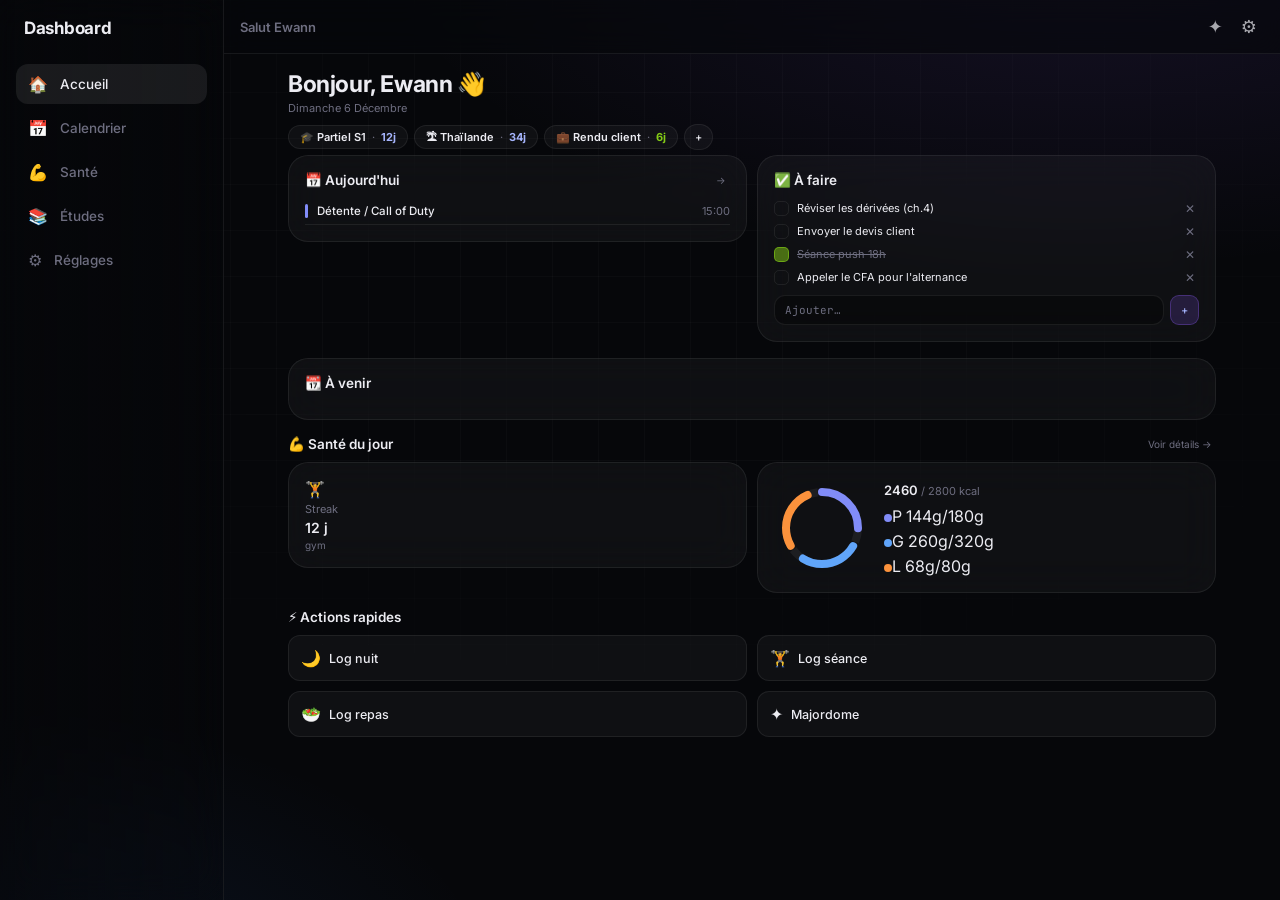
==== sante/index.html @ 9dda3adc "Portfolio — présentation des projets" ====
<!doctype html>
<html lang="fr">
<head>
<meta charset="utf-8" />
<meta name="viewport" content="width=device-width, initial-scale=1.0" />
<title>Dashboard Perso — Démo · Ewann Oumarkatar</title>
<link rel="stylesheet" href="style.css" />
</head>
<body>

<!-- ───────────────────────── ÉCRAN DE CONNEXION ───────────────────────── -->
<div id="login" class="login-screen" style="min-height:100vh;display:grid;place-items:center;position:relative;z-index:1">
  <div class="card" style="width:100%;max-width:340px;padding:30px">
    <div style="display:flex;flex-direction:column;align-items:center;gap:12px;margin-bottom:22px">
      <div style="width:52px;height:52px;border-radius:15px;background:rgba(139,92,246,.12);border:1px solid rgba(139,92,246,.3);display:grid;place-items:center;font-size:24px;box-shadow:0 0 26px rgba(139,92,246,.28)">🧭</div>
      <div style="text-align:center">
        <div style="font-weight:700;font-size:19px;letter-spacing:-.4px">Dashboard Perso</div>
        <div class="muted" style="margin-top:4px">Accès privé · démo</div>
      </div>
    </div>
    <div style="display:flex;flex-direction:column;gap:10px">
      <input id="lg-user" placeholder="Identifiant" autocomplete="username" />
      <input id="lg-pwd" type="password" placeholder="Mot de passe" autocomplete="current-password" />
      <div id="lg-err" class="muted" style="color:#f87171;text-align:center"></div>
      <button class="btn" id="lg-btn" style="padding:11px;font-weight:600;background:linear-gradient(135deg,#8B5CF6,#3B82F6);border:none;color:#fff">Entrer</button>
      <p class="muted" style="text-align:center;line-height:1.5">Démo — clique simplement sur <b>Entrer</b>, aucune donnée n'est envoyée.</p>
    </div>
  </div>
</div>

<!-- ───────────────────────── APPLICATION ───────────────────────── -->
<div class="shell hide" id="app">

  <!-- Sidebar desktop -->
  <nav class="side">
    <div class="side-title">Dashboard</div>
    <button class="navlink on" data-view="accueil"><span class="ic">🏠</span>Accueil</button>
    <button class="navlink" data-view="calendrier"><span class="ic">📅</span>Calendrier</button>
    <button class="navlink" data-view="sante"><span class="ic">💪</span>Santé</button>
    <button class="navlink" data-view="etudes"><span class="ic">📚</span>Études</button>
    <button class="navlink" id="open-settings"><span class="ic">⚙️</span>Réglages</button>
  </nav>

  <!-- Header -->
  <header class="hdr">
    <div class="greet">Salut Ewann</div>
    <div class="acts">
      <button class="iconbtn" id="open-chat-top" title="Ouvrir le majordome">✦</button>
      <button class="iconbtn" id="open-settings-top" title="Paramètres">⚙️</button>
    </div>
  </header>

  <main class="main">

    <!-- ══════════════════ VUE ACCUEIL ══════════════════ -->
    <section class="view on" id="view-accueil">
      <h1 style="font-size:23px;font-weight:700;letter-spacing:-.4px" id="greeting">Bonjour, Ewann 👋</h1>
      <p class="muted" style="text-transform:capitalize;margin-top:3px" id="today-label"></p>

      <!-- Countdowns -->
      <div id="countdowns" style="margin-top:9px"></div>

      <!-- Agenda + Todos -->
      <div class="grid2" style="margin-bottom:16px">
        <div class="card" style="margin:0">
          <div class="rowline"><h2 style="margin:0">📅 Aujourd'hui</h2>
            <button class="xbtn" style="font-size:10px;color:var(--muted)" onclick="go('calendrier')">→</button></div>
          <div id="today-events"></div>
        </div>
        <div class="card" style="margin:0">
          <h2>✅ À faire</h2>
          <div id="todos-list" style="display:flex;flex-direction:column;gap:6px;max-height:150px;overflow-y:auto;margin-bottom:9px"></div>
          <div style="display:flex;gap:6px">
            <input id="todo-input" placeholder="Ajouter…" style="font-size:11px;padding:7px 10px" />
            <button class="btn violet sm" onclick="addTodo()">+</button>
          </div>
        </div>
      </div>

      <!-- Upcoming -->
      <div class="card" id="upcoming-card">
        <h2>📆 À venir</h2>
        <div id="upcoming"></div>
      </div>

      <!-- Santé snapshot -->
      <div class="rowline"><h2 style="font-size:13.5px;font-weight:600;margin:0">💪 Santé du jour</h2>
        <button class="xbtn" style="font-size:10px;color:var(--muted)" onclick="go('sante')">Voir détails →</button></div>
      <div class="grid2" style="margin-bottom:16px">
        <div class="card" style="margin:0;display:flex;flex-direction:column;gap:3px">
          <span style="font-size:16px">🏋️</span><span class="muted">Streak</span>
          <span style="font-size:14px;font-weight:600">12 j</span><span class="muted" style="font-size:10px">gym</span>
        </div>
        <div class="card" style="margin:0">
          <div id="macro-ring-home"></div>
        </div>
      </div>

      <!-- Actions rapides -->
      <h2 style="font-size:13.5px;font-weight:600;margin-bottom:10px">⚡ Actions rapides</h2>
      <div class="grid2">
        <button class="btn" style="display:flex;align-items:center;gap:8px;text-align:left;padding:12px" onclick="go('sante')"><span style="font-size:16px">🌙</span>Log nuit</button>
        <button class="btn" style="display:flex;align-items:center;gap:8px;text-align:left;padding:12px" onclick="go('sante')"><span style="font-size:16px">🏋️</span>Log séance</button>
        <button class="btn" style="display:flex;align-items:center;gap:8px;text-align:left;padding:12px" onclick="go('sante')"><span style="font-size:16px">🥗</span>Log repas</button>
        <button class="btn" style="display:flex;align-items:center;gap:8px;text-align:left;padding:12px" onclick="openChat()"><span style="font-size:16px">✦</span>Majordome</button>
      </div>
    </section>

    <!-- ══════════════════ VUE CALENDRIER ══════════════════ -->
    <section class="view" id="view-calendrier">
      <div class="rowline" style="justify-content:flex-end">
        <div class="tabs" style="margin:0">
          <button class="on" data-calview="week">Semaine</button>
          <button data-calview="month">Mois</button>
        </div>
      </div>
      <div class="card" style="padding:14px">
        <div class="rowline">
          <button class="btn sm" id="cal-prev">‹</button>
          <span id="cal-title" style="font-weight:700;font-size:15px"></span>
          <button class="btn sm" id="cal-next">›</button>
        </div>
        <div id="cal-week" class="weekgrid"></div>
        <div id="cal-month" class="hide">
          <div class="monthgrid" id="cal-month-head"></div>
          <div class="monthgrid" id="cal-month-body" style="margin-top:4px"></div>
        </div>
      </div>
      <div class="card">
        <h2>✅ À faire</h2>
        <div style="display:flex;gap:8px;margin-bottom:11px">
          <input id="todo-input-cal" placeholder="Ajouter un truc…" style="font-size:12px" />
          <button class="btn violet" onclick="addTodo('todo-input-cal')">+</button>
        </div>
        <div id="todos-list-cal" style="display:flex;flex-direction:column;gap:7px"></div>
      </div>
      <p class="note">Démo statique — agenda et tâches fictifs, entièrement cliquables.<br>App réelle : sync CalDAV / Apple Calendar, création d'événements, rappels.</p>
    </section>

    <!-- ══════════════════ VUE SANTÉ ══════════════════ -->
    <section class="view" id="view-sante">
      <div class="snap">
        <div class="m"><span class="i">⚖️</span><span class="l">Poids</span><span class="v" id="snap-weight">72,4 kg</span></div>
        <div class="m"><span class="i">🏋️</span><span class="l">Streak</span><span class="v">12 j</span></div>
        <div class="m"><span class="i">🔥</span><span class="l">Kcal</span><span class="v" id="snap-kcal">2 460 / 2 800</span></div>
      </div>

      <!-- Workout -->
      <div class="card">
        <div class="rowline"><h2 style="margin:0">💪 Workout</h2>
          <button class="btn violet sm" onclick="document.getElementById('wk-form').classList.toggle('hide')">+ Log séance</button></div>
        <div id="wk-form" class="bright hide" style="margin-bottom:11px;display:flex;flex-direction:column;gap:7px">
          <div class="grid4">
            <div><label class="lbl">Date</label><input type="date" id="wk-date"></div>
            <div><label class="lbl">Durée (min)</label><input type="number" id="wk-dur" placeholder="60"></div>
            <div><label class="lbl">Type</label><select id="wk-type"><option>Push</option><option>Pull</option><option>Legs</option><option>Full body</option></select></div>
            <div><label class="lbl">Affluence</label><select id="wk-crowd"><option>faible</option><option>moyenne</option><option>forte</option></select></div>
          </div>
          <button class="btn violet" onclick="addSession()">Enregistrer la séance</button>
        </div>
        <div class="list" id="wk-list"></div>
        <div class="wk" id="wk-chart"></div>
        <div class="wk-axis"><div>S-3</div><div>S-2</div><div>S-1</div><div>Cette sem.</div></div>
        <p class="muted" style="margin-top:8px">Volume 4 semaines (kg) par groupe musculaire</p>
      </div>

      <!-- Sommeil -->
      <div class="card">
        <h2>🌙 Sommeil</h2>
        <div class="score">
          <svg width="80" height="80" viewBox="0 0 80 80">
            <circle cx="40" cy="40" r="31.5" fill="none" stroke="rgba(255,255,255,0.04)" stroke-width="13"/>
            <circle id="sleep-arc" cx="40" cy="40" r="31.5" fill="none" stroke="#34d399" stroke-width="13" stroke-linecap="round"
                    stroke-dasharray="198" stroke-dashoffset="33" transform="rotate(-90 40 40)"/>
            <text id="sleep-score" x="40" y="38" text-anchor="middle" fill="#34d399" font-size="15" font-weight="700">87</text>
            <text x="40" y="50" text-anchor="middle" fill="#6E6E80" font-size="8">/ 100</text>
          </svg>
          <div class="metrics">
            <span style="font-size:12px;font-weight:600;color:#34d399;margin-bottom:2px" id="sleep-label">Excellent</span>
            <span class="mr"><span class="dot" style="background:#60a5fa"></span>Sommeil&nbsp;: <b id="sleep-dur">7h48</b></span>
            <span class="mr"><span class="dot" style="background:#f87171"></span>FC moy&nbsp;: <b>52 bpm</b></span>
            <span class="mr"><span class="dot" style="background:#34d399"></span>HRV&nbsp;: <b>74 ms</b></span>
          </div>
        </div>
        <div class="bright" style="margin-top:12px;display:flex;flex-direction:column;gap:9px">
          <div class="grid4">
            <div><label class="lbl">Date</label><input type="date" id="sl-date"></div>
            <div><label class="lbl">Coucher</label><input type="time" id="sl-bed" value="23:00"></div>
            <div><label class="lbl">Réveil</label><input type="time" id="sl-wake" value="07:00"></div>
            <div><label class="lbl">Qualité</label><input type="range" id="sl-q" min="1" max="5" value="4" oninput="document.getElementById('sl-qv').textContent=this.value+'/5'"><span class="muted" id="sl-qv">4/5</span></div>
          </div>
          <button class="btn blue" onclick="saveSleep()">Log nuit</button>
        </div>
        <p class="muted" style="margin:14px 0 6px">7 dernières nuits</p>
        <svg class="spark" id="sleep-chart" viewBox="0 0 340 110" preserveAspectRatio="none"></svg>
      </div>

      <!-- Nutrition -->
      <div class="card">
        <div class="rowline"><h2 style="margin:0">🥗 Nutrition</h2><span class="muted" id="nutri-date">Aujourd'hui</span></div>
        <div class="bright" style="margin-bottom:13px" id="macros"></div>

        <p class="muted" style="margin-bottom:8px">Repas du jour</p>
        <div class="list" style="margin-bottom:12px" id="meals-list"></div>

        <div class="bright" style="margin-bottom:13px;display:flex;flex-direction:column;gap:8px">
          <div style="display:flex;gap:8px">
            <input id="meal-desc" placeholder="Décrire un repas… (ex: 150g riz + 200g poulet)" style="font-size:11.5px" />
            <button class="btn lime sm" onclick="describeMeal()" title="Analyser">✦</button>
          </div>
          <div style="display:flex;gap:8px">
            <input id="meal-name" placeholder="Nom du repas" style="font-size:11.5px" />
            <input id="meal-cal" type="number" placeholder="kcal" style="max-width:82px" />
            <button class="btn lime sm" onclick="addMeal()">+ Ajouter</button>
          </div>
          <p class="muted" style="font-size:10px">✦ = estimation automatique (nom + macros) par l'IA dans la vraie app · 📷 photo & code-barre également disponibles</p>
        </div>

        <div class="bright">
          <p class="muted" style="margin-bottom:10px">Répartition des macros (total du jour)</p>
          <div class="donut-wrap">
            <svg width="80" height="80" viewBox="0 0 80 80" id="macro-donut"></svg>
            <div class="legend" id="macro-legend"></div>
          </div>
        </div>

        <p class="muted" style="margin:16px 0 6px">⚖️ Poids — 30 jours</p>
        <svg class="spark" id="weight-chart" viewBox="0 0 340 110" preserveAspectRatio="none"></svg>
      </div>

      <p class="note">Démo statique — données fictives.<br>Application réelle : React + Node/Express + SQLite, coachs IA (gym, sommeil, nutrition, études).</p>
    </section>

    <!-- ══════════════════ VUE ÉTUDES ══════════════════ -->
    <section class="view" id="view-etudes">
      <h1 style="font-size:23px;font-weight:700;letter-spacing:-.4px;margin-bottom:14px">📚 Études</h1>
      <div class="card">
        <h2>⏱ Pomodoro</h2>
        <div style="display:flex;align-items:center;gap:16px">
          <div id="pomo" style="font-family:'JetBrains Mono',monospace;font-size:38px;font-weight:700;letter-spacing:-1px">25:00</div>
          <div style="display:flex;gap:7px">
            <button class="btn violet" id="pomo-start">Démarrer</button>
            <button class="btn sm" id="pomo-reset">Reset</button>
          </div>
        </div>
        <p class="muted" style="margin-top:10px">Plan : 4 sessions de 25 min, pause 5 min. Session en cours : <b>Maths — dérivées</b></p>
      </div>
      <div class="card">
        <h2>🗓 Plan de révisions</h2>
        <div class="list">
          <div class="rowitem"><div><span class="nm">Mathématiques</span><span class="kl">Chapitre 4 · dérivées & intégrales</span></div><span class="rt">J-2</span></div>
          <div class="rowitem"><div><span class="nm">Économie</span><span class="kl">Fiche de synthèse micro</span></div><span class="rt">J-4</span></div>
          <div class="rowitem"><div><span class="nm">Anglais</span><span class="kl">Oral · présentation 5 min</span></div><span class="rt">J-6</span></div>
        </div>
      </div>
      <div class="card">
        <h2>🎓 Countdown examens</h2>
        <p style="font-family:'JetBrains Mono',monospace;font-size:26px;font-weight:700;color:var(--lime)">J-12</p>
        <p class="muted" style="margin-top:5px">Partiel semestre 1 — 24 octobre</p>
      </div>
      <p class="note">Démo statique.<br>App réelle : Pomodoro fonctionnel, plan de révisions, countdown examens, coach études IA.</p>
    </section>

    <!-- ══════════════════ VUE RÉGLAGES ══════════════════ -->
    <section class="view" id="view-settings">
      <h1 style="font-size:23px;font-weight:700;letter-spacing:-.4px;margin-bottom:14px">⚙️ Réglages</h1>
      <div class="card">
        <div class="rowline"><h2 style="margin:0">Sync Apple Calendar</h2><span class="badge lime">Configuré ✓</span></div>
        <p class="muted" style="margin-bottom:11px">Synchronisation CalDAV via Apple ID + mot de passe d'application.</p>
        <div style="display:flex;flex-direction:column;gap:9px">
          <div><label class="lbl">Apple ID</label><input placeholder="you@icloud.com" disabled value="e•••••@icloud.com" /></div>
          <div><label class="lbl">App-Specific Password</label><input type="password" disabled value="xxxxxxxxxxxxxxxx" /></div>
          <div style="display:flex;gap:8px;flex-wrap:wrap"><button class="btn" disabled>Test sync</button><button class="btn" style="border-color:rgba(248,113,113,.3);color:#f87171">Supprimer</button></div>
        </div>
      </div>
      <div class="card">
        <h2>Objectifs nutrition</h2>
        <div class="bright" style="margin-bottom:12px">
          <p class="muted">Maintien estimé</p>
          <p style="font-size:13.5px;font-weight:600;margin-top:2px">2 795 kcal/j</p>
          <p class="muted" style="margin-top:9px">Objectif bulk (+450 kcal)</p>
          <p style="font-size:13.5px;font-weight:600;margin-top:2px">3 245 kcal · 179 g P · 373 g G · 90 g L</p>
        </div>
        <div style="margin-bottom:11px"><label class="lbl">Activité</label>
          <select><option>Modérément actif (3-5 séances/sem)</option><option>Sédentaire</option><option>Légèrement actif</option><option>Très actif</option></select></div>
        <p class="muted" style="margin-bottom:11px">Les cibles sont calculées à partir des mensurations renseignées dans l'application réelle (poids, taille, âge, niveau d'activité).</p>
        <button class="btn violet">Sauvegarder</button>
      </div>
      <div class="card">
        <div class="rowline"><h2 style="margin:0">Compte</h2><button class="btn sm" onclick="logout()">Se déconnecter</button></div>
        <p class="muted">Utilisateur</p><p style="font-size:13.5px;font-weight:500">Ewann</p>
      </div>
    </section>
  </main>

  <!-- Bottom nav mobile -->
  <nav class="bottomnav">
    <div class="inner">
      <button class="tab on" data-view="accueil"><span class="ic">🏠</span><span class="lb">Accueil</span></button>
      <button class="tab" data-view="calendrier"><span class="ic">📅</span><span class="lb">Calendar</span></button>
      <button class="tab" data-view="sante"><span class="ic">💪</span><span class="lb">Santé</span></button>
      <button class="tab" data-view="etudes"><span class="ic">📚</span><span class="lb">Études</span></button>
    </div>
  </nav>
</div>

<!-- ───────────────────────── MAJORDOME (CHAT IA) ───────────────────────── -->
<div class="backdrop" id="chat-backdrop" onclick="closeChat()"></div>
<aside class="chatpanel" id="chatpanel">
  <div class="chdr">
    <span class="t">✦ Majordome</span>
    <button class="xbtn" onclick="closeChat()">✕</button>
  </div>
  <div class="chatbody" id="chat-body">
    <p class="muted" style="text-align:center;margin-top:20px">Bonjour Ewann. Comment je peux t'aider ?</p>
  </div>
  <div class="quickchips" id="chat-chips"></div>
  <div class="chatfoot">
    <textarea id="chat-input" rows="2" placeholder="Message…"></textarea>
    <button class="sendbtn" id="chat-send">→</button>
  </div>
</aside>

<script src="app.js"></script>
</body>
</html>
---- sante/style.css ----
/* ── Dashboard Santé · copie statique fidèle ────────────────────────────────
   Reprend les tokens réels de l'app (index.css + tailwind.config.js) :
   fond #06070a, accents bleu #3B82F6 / violet #8B5CF6 / lime #84CC16.
   Données fictives, aucun backend.                                                  */

@import url("https://fonts.googleapis.com/css2?family=Inter:wght@400;500;600;700&family=JetBrains+Mono:wght@400;500;700&display=swap");

:root{
  --ink:#06070a;
  --glass:rgba(255,255,255,0.04);
  --glassbright:rgba(255,255,255,0.08);
  --line:rgba(255,255,255,0.07);
  --text:#ECECF2;
  --muted:#6E6E80;
  --blue:#3B82F6; --violet:#8B5CF6; --cyan:#06B6D4;
  --lime:#84CC16; --orange:#F97316;
  --accent-blue:#60a5fa; --accent-violet:#818cf8; --accent-lime:#84CC16;
}
*{box-sizing:border-box;margin:0;padding:0}
html,body{min-height:100%}
body{
  background:
    radial-gradient(1200px 600px at 85% -10%, rgba(139,92,246,0.13), transparent 60%),
    radial-gradient(900px 500px at 0% 110%, rgba(59,130,246,0.10), transparent 55%),
    var(--ink);
  background-attachment:fixed;
  color:var(--text);
  font-family:'Inter',system-ui,sans-serif;-webkit-font-smoothing:antialiased;
  min-height:100vh;overflow-x:hidden;
}
body::before{
  content:"";position:fixed;inset:0;pointer-events:none;z-index:0;
  background-image:linear-gradient(rgba(255,255,255,.025) 1px,transparent 1px),linear-gradient(90deg,rgba(255,255,255,.025) 1px,transparent 1px);
  background-size:46px 46px;
  -webkit-mask-image:radial-gradient(ellipse 90% 70% at 50% 30%,#000 30%,transparent 75%);
  mask-image:radial-gradient(ellipse 90% 70% at 50% 30%,#000 30%,transparent 75%);
}
a{color:inherit}

/* Shell */
.shell{min-height:100vh;position:relative;z-index:1}
@media(min-width:768px){.shell{padding-left:224px}}

/* Sidebar desktop */
.side{display:none}
@media(min-width:768px){
  .side{
    display:flex;flex-direction:column;gap:4px;position:fixed;left:0;top:0;bottom:0;width:224px;
    padding:18px 16px;z-index:40;border-right:1px solid var(--line);
    background:linear-gradient(to right, rgba(6,7,10,0.7), rgba(6,7,10,0.2));
    backdrop-filter:blur(18px);-webkit-backdrop-filter:blur(18px);
  }
}
.side .side-title{font-weight:700;font-size:17px;margin:0 8px 22px;letter-spacing:-.3px}
.navlink{display:flex;align-items:center;gap:12px;padding:10px 12px;border-radius:12px;color:var(--muted);
  text-decoration:none;font-size:13.5px;font-weight:500;transition:.15s;cursor:pointer;border:none;background:transparent;width:100%;text-align:left;font-family:inherit}
.navlink:hover{background:rgba(255,255,255,.05);color:var(--text)}
.navlink.on{background:rgba(255,255,255,.08);color:var(--text)}
.navlink .ic{font-size:16px}

/* Bottom nav mobile */
.bottomnav{position:fixed;bottom:0;left:0;right:0;z-index:40;padding:8px 12px calc(8px + env(safe-area-inset-bottom,0px));
  background:linear-gradient(to top, rgba(6,7,10,0.95), rgba(6,7,10,0.7));backdrop-filter:blur(20px);-webkit-backdrop-filter:blur(20px)}
@media(min-width:768px){.bottomnav{display:none}}
.bottomnav .inner{display:flex;align-items:stretch;justify-content:space-around;padding:6px;
  background:var(--glass);border:1px solid var(--line);border-radius:20px;backdrop-filter:blur(20px)}
.bottomnav .tab{flex:1;display:flex;flex-direction:column;align-items:center;gap:2px;padding:8px 0;border-radius:12px;
  color:var(--muted);border:none;background:transparent;cursor:pointer;font-family:inherit;transition:.15s}
.bottomnav .tab .ic{font-size:18px;line-height:1}
.bottomnav .tab .lb{font-size:10px;font-weight:500}
.bottomnav .tab.on{background:rgba(255,255,255,.1);color:var(--text)}

/* Header */
.hdr{position:sticky;top:0;z-index:30;backdrop-filter:blur(14px);-webkit-backdrop-filter:blur(14px);
  background:rgba(6,7,10,0.6);border-bottom:1px solid var(--line);padding:11px 16px;display:flex;align-items:center;justify-content:space-between}
.hdr .greet{font-size:13px;font-weight:600;color:var(--muted)}
.hdr .acts{display:flex;align-items:center;gap:4px}
.iconbtn{background:transparent;border:none;color:rgba(236,236,242,.7);cursor:pointer;font-size:18px;padding:5px 7px;border-radius:10px;transition:.15s;font-family:inherit}
.iconbtn:hover{color:var(--text);background:rgba(255,255,255,.06)}

.main{padding:16px 16px 96px;max-width:960px;margin:0 auto}
@media(min-width:768px){.main{padding-bottom:32px}}

/* Cards */
.card{background:var(--glass);border:1px solid var(--line);border-radius:20px;backdrop-filter:blur(20px);-webkit-backdrop-filter:blur(20px);padding:16px;margin-bottom:16px}
.card h2{font-size:13.5px;font-weight:600;margin-bottom:12px}
.bright{background:var(--glassbright);border-radius:14px;padding:13px}
.muted{color:var(--muted);font-size:11px}
.rowline{display:flex;align-items:center;justify-content:space-between;gap:8px;margin-bottom:10px}
.grid2{display:grid;grid-template-columns:1fr 1fr;gap:10px;align-items:start}
.grid4{display:grid;grid-template-columns:repeat(4,1fr);gap:8px}
@media(max-width:640px){.grid2{grid-template-columns:1fr}.grid4{grid-template-columns:repeat(2,1fr)}}

/* Buttons / inputs */
.btn{border:1px solid var(--line);background:var(--glass);color:var(--text);border-radius:12px;padding:8px 14px;
  font-size:12.5px;font-weight:500;cursor:pointer;font-family:inherit;transition:.15s}
.btn:hover{background:var(--glassbright);border-color:rgba(255,255,255,.15)}
.btn.violet{background:rgba(139,92,246,.18);border-color:rgba(139,92,246,.32);color:#a5b4fc}
.btn.violet:hover{background:rgba(139,92,246,.28)}
.btn.lime{background:rgba(132,204,22,.18);border-color:rgba(132,204,22,.3);color:#a3e635}
.btn.lime:hover{background:rgba(132,204,22,.28)}
.btn.blue{background:rgba(96,165,250,.18);border-color:rgba(96,165,250,.3);color:#93c5fd}
.btn.blue:hover{background:rgba(96,165,250,.28)}
.btn.sm{padding:5px 10px;font-size:11px;border-radius:9px}
.btn:disabled{opacity:.4;cursor:not-allowed}
input,select,textarea{background:rgba(0,0,0,.32);border:1px solid var(--line);color:var(--text);
  border-radius:11px;padding:9px 11px;font-size:12.5px;font-family:'JetBrains Mono',ui-monospace,monospace;outline:none;transition:.15s;width:100%}
input:focus,select:focus,textarea:focus{border-color:rgba(139,92,246,.6);box-shadow:0 0 0 3px rgba(139,92,246,.12)}
input::placeholder{color:var(--muted)}
input[type=date],input[type=time]{color-scheme:dark}
select{color-scheme:dark;cursor:pointer}
input[type=range]{padding:0;background:transparent;border:none;accent-color:var(--violet)}
label.lbl{display:block;font-size:10px;color:var(--muted);margin-bottom:5px;text-transform:uppercase;letter-spacing:.08em}
.hidden{display:none!important}

/* Snapshot */
.snap{display:flex;justify-content:space-around;background:var(--glass);border:1px solid var(--line);border-radius:20px;
  backdrop-filter:blur(20px);padding:12px;margin-bottom:16px}
.snap .m{display:flex;flex-direction:column;align-items:center;gap:4px;min-width:72px}
.snap .m .i{font-size:19px}
.snap .m .l{font-size:11px;color:var(--muted)}
.snap .m .v{font-size:14px;font-weight:600}

/* Bars */
.bar{margin-bottom:10px}
.bar .top{display:flex;justify-content:space-between;font-size:10px;color:var(--muted);margin-bottom:4px}
.track{height:6px;background:rgba(255,255,255,.05);border-radius:999px;overflow:hidden}
.fill{height:100%;border-radius:999px;transition:width .4s ease}

/* Rows */
.list{display:flex;flex-direction:column;gap:6px}
.rowitem{display:flex;align-items:center;justify-content:space-between;background:var(--glassbright);border-radius:12px;padding:9px 12px;gap:8px}
.rowitem .nm{font-size:12px;font-weight:500}
.rowitem .kl{font-size:10px;color:var(--muted);margin-left:7px}
.rowitem .rt{font-size:10px;color:var(--muted);flex:none}
.xbtn{background:transparent;border:none;color:var(--muted);cursor:pointer;font-size:12px;padding:1px 4px;border-radius:6px;font-family:inherit}
.xbtn:hover{color:#f87171}

/* Donut / legends */
.donut-wrap{display:flex;align-items:center;gap:18px}
.legend{display:flex;flex-direction:column;gap:6px}
.legend .li{display:flex;align-items:center;gap:7px;font-size:10.5px;color:var(--muted)}
.dot{width:8px;height:8px;border-radius:50%;display:inline-block;flex:none}
.legend .tot{font-size:12.5px;font-weight:600;color:var(--text)}

/* Sleep score */
.score{display:flex;align-items:center;gap:16px;background:rgba(0,0,0,.25);border-radius:14px;padding:14px;
  box-shadow:inset 2px 2px 6px rgba(0,0,0,.7), inset -1px -1px 3px rgba(255,255,255,.05)}
.score .metrics{display:flex;flex-direction:column;gap:6px}
.score .mr{display:flex;align-items:center;gap:6px;font-size:10px;color:var(--muted)}
.score .mr b{color:var(--text)}

/* Workout stacked bars */
.wk{display:flex;gap:5px;align-items:flex-end;height:120px;margin-top:8px}
.wk .col{flex:1;display:flex;flex-direction:column-reverse;justify-content:flex-start;border-radius:4px 4px 0 0;overflow:hidden}
.wk .col span{display:block}
.wk-axis{display:flex;gap:5px;margin-top:6px}
.wk-axis div{flex:1;text-align:center;font-size:9px;color:var(--muted)}

/* Chat / Majordome */
.backdrop{position:fixed;inset:0;background:rgba(0,0,0,.5);z-index:60;opacity:0;pointer-events:none;transition:.25s}
.backdrop.on{opacity:1;pointer-events:auto}
.chatpanel{position:fixed;top:0;right:0;bottom:0;width:100%;max-width:420px;z-index:70;display:flex;flex-direction:column;
  background:#0a0b10;border-left:1px solid var(--line);transform:translateX(100%);transition:transform .3s cubic-bezier(.32,.72,0,1)}
.chatpanel.on{transform:translateX(0)}
.chatpanel .chdr{display:flex;align-items:center;justify-content:space-between;padding:12px 16px;border-bottom:1px solid var(--line)}
.chatpanel .chdr .t{font-size:13.5px;font-weight:600}
.chatbody{flex:1;overflow-y:auto;padding:16px;display:flex;flex-direction:column;gap:12px}
.msg{font-size:12.5px;line-height:1.6;max-width:100%}
.msg.user{background:rgba(139,92,246,.18);border:1px solid rgba(139,92,246,.28);padding:9px 12px;border-radius:12px;align-self:flex-end;max-width:88%;white-space:pre-wrap}
.msg.assistant{background:var(--glass);border:1px solid var(--line);padding:10px 13px;border-radius:12px;align-self:flex-start;max-width:92%;white-space:pre-wrap}
.msg .logs{font-size:10px;color:var(--muted);margin-bottom:5px}
.msg .logs b{color:rgba(236,236,242,.6);font-weight:500}
.quickchips{display:flex;flex-wrap:wrap;gap:6px;padding:0 16px 8px}
.chip{font-size:10.5px;padding:5px 10px;border-radius:999px;border:1px solid var(--line);background:var(--glass);
  color:var(--muted);cursor:pointer;font-family:inherit;transition:.15s}
.chip:hover{color:var(--text);border-color:rgba(139,92,246,.45);background:rgba(139,92,246,.08)}
.chatfoot{padding:12px 16px;border-top:1px solid var(--line);display:flex;gap:8px;align-items:flex-end}
.chatfoot textarea{resize:none;rows:2}
.sendbtn{background:rgba(139,92,246,.8);border:none;color:#fff;border-radius:12px;padding:9px 14px;font-size:14px;font-weight:600;cursor:pointer;font-family:inherit;transition:.15s;flex:none}
.sendbtn:hover{background:var(--violet)}
.sendbtn:disabled{opacity:.4;cursor:not-allowed}

/* Calendar week */
.calwrap{display:grid;grid-template-columns:1fr;gap:14px}
.weekgrid{display:grid;grid-template-columns:repeat(7,1fr);gap:5px}
.weekcol{background:var(--glassbright);border-radius:12px;padding:7px 5px;min-height:150px;display:flex;flex-direction:column;gap:5px}
.weekcol .wd{font-size:10px;color:var(--muted);text-align:center;text-transform:uppercase;letter-spacing:.05em}
.weekcol .dd{font-size:13px;font-weight:600;text-align:center;margin-bottom:3px}
.weekcol.today .dd{color:var(--lime)}
.ev{font-size:9.5px;padding:4px 5px;border-radius:7px;background:rgba(255,255,255,.06);border-left:3px solid var(--violet);
  line-height:1.3;cursor:pointer;overflow:hidden}
.ev .et{font-size:8.5px;color:var(--muted);display:block}
.monthgrid{display:grid;grid-template-columns:repeat(7,1fr);gap:4px}
.mcell{aspect-ratio:1;border-radius:9px;display:flex;flex-direction:column;align-items:center;justify-content:center;gap:3px;
  cursor:pointer;border:1px solid transparent;font-size:12px;transition:.12s}
.mcell:hover{border-color:rgba(139,92,246,.4);background:rgba(139,92,246,.06)}
.mcell.today{border-color:rgba(132,204,22,.5)}
.mcell .mdots{display:flex;gap:2px}
.mcell .mdot{width:4px;height:4px;border-radius:50%}
.calhdr{font-size:10px;color:var(--muted);text-align:center;padding-bottom:6px;text-transform:uppercase;letter-spacing:.05em}

/* Tabs */
.tabs{display:flex;gap:3px;background:rgba(0,0,0,.35);border:1px solid var(--line);padding:3px;border-radius:11px;width:fit-content;margin-bottom:14px}
.tabs button{border:none;background:transparent;color:var(--muted);cursor:pointer;font-size:12px;font-weight:600;padding:7px 16px;border-radius:8px;font-family:inherit;transition:.15s}
.tabs button.on{background:linear-gradient(135deg,var(--violet),var(--blue));color:#fff}

.note{font-size:10px;color:var(--muted);margin-top:14px;text-align:center;line-height:1.6}
.spark{width:100%;height:110px;display:block}
.badge{font-size:10px;font-weight:600;padding:2px 8px;border-radius:999px}
.badge.lime{color:var(--lime);border:1px solid rgba(132,204,22,.3);background:rgba(132,204,22,.1)}
.toast{font-size:11px;color:var(--lime);font-family:'JetBrains Mono',monospace;margin-top:4px}
.hide{display:none!important}
.view{display:none}
.view.on{display:block;animation:fade .3s ease}
@keyframes fade{from{opacity:0;transform:translateY(8px)}to{opacity:1;transform:translateY(0)}}
.countdown{display:inline-flex;align-items:center;gap:6px;background:var(--glass);border:1px solid var(--line);
  border-radius:999px;padding:4px 11px;font-size:11px;margin:0 6px 6px 0}
.countdown b{font-weight:600}
.countdown .d{font-weight:700}
.countdown .d.soon{color:var(--lime)}
.countdown .d.norm{color:#a5b4fc}
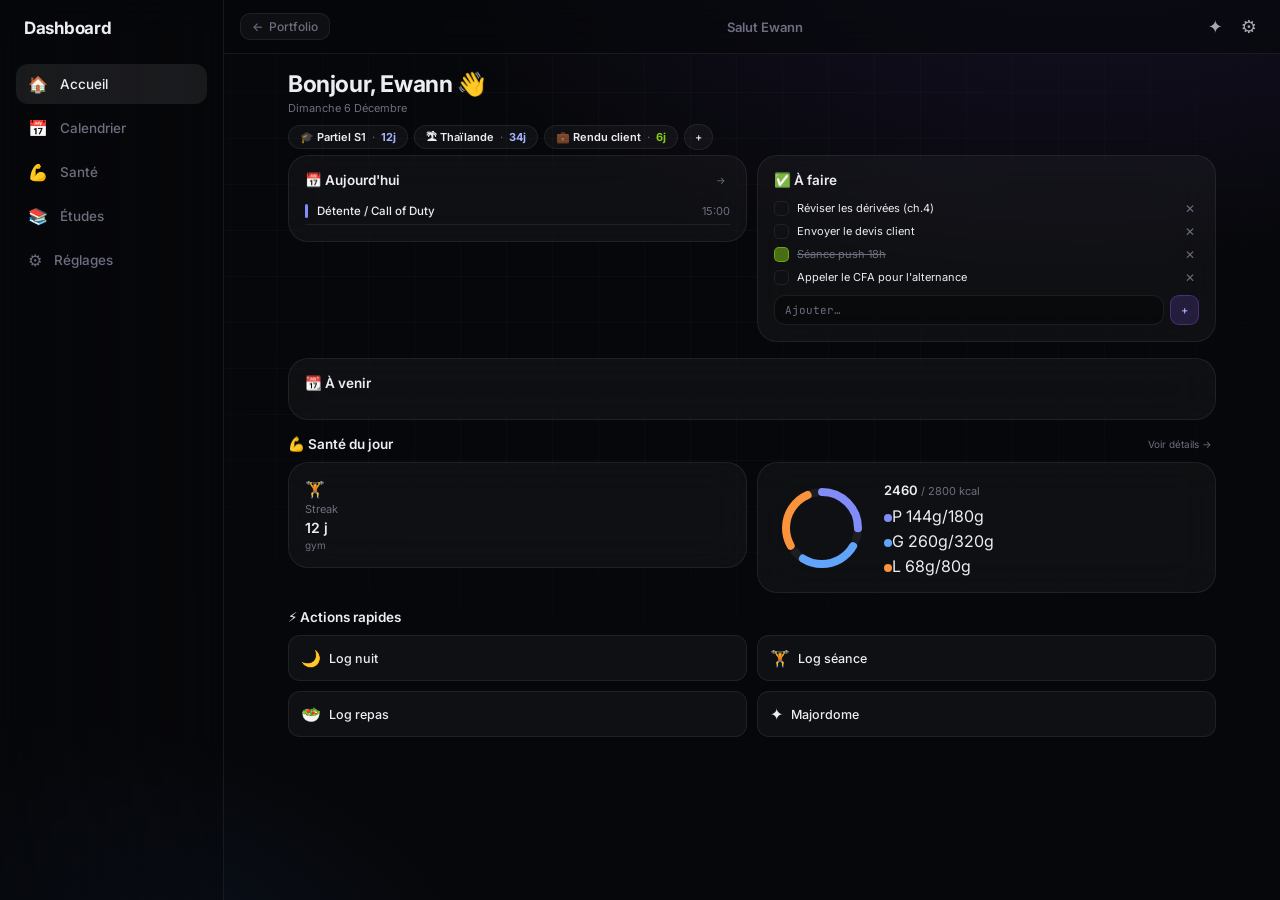
==== commit c918ac6b: "Ajoute un bouton de retour au portfolio en haut a gauche des deux demos" ====
--- a/sante/index.html
+++ b/sante/index.html
@@ -43,6 +43,7 @@
 
   <!-- Header -->
   <header class="hdr">
+    <a class="backlink" href="../index.html" title="Retour au portfolio">← <span>Portfolio</span></a>
     <div class="greet">Salut Ewann</div>
     <div class="acts">
       <button class="iconbtn" id="open-chat-top" title="Ouvrir le majordome">✦</button>
@@ -314,7 +315,6 @@
   <div class="chatbody" id="chat-body">
     <p class="muted" style="text-align:center;margin-top:20px">Bonjour Ewann. Comment je peux t'aider ?</p>
   </div>
-  <div class="quickchips" id="chat-chips"></div>
   <div class="chatfoot">
     <textarea id="chat-input" rows="2" placeholder="Message…"></textarea>
     <button class="sendbtn" id="chat-send">→</button>
--- a/sante/style.css
+++ b/sante/style.css
@@ -75,6 +75,10 @@
   background:rgba(6,7,10,0.6);border-bottom:1px solid var(--line);padding:11px 16px;display:flex;align-items:center;justify-content:space-between}
 .hdr .greet{font-size:13px;font-weight:600;color:var(--muted)}
 .hdr .acts{display:flex;align-items:center;gap:4px}
+.backlink{display:inline-flex;align-items:center;gap:6px;text-decoration:none;color:var(--muted);
+  font-size:12px;font-weight:500;border:1px solid var(--line);background:var(--glass);
+  padding:5px 11px;border-radius:10px;transition:.15s;white-space:nowrap;flex:none}
+.backlink:hover{color:var(--text);background:var(--glassbright);border-color:rgba(255,255,255,.16)}
 .iconbtn{background:transparent;border:none;color:rgba(236,236,242,.7);cursor:pointer;font-size:18px;padding:5px 7px;border-radius:10px;transition:.15s;font-family:inherit}
 .iconbtn:hover{color:var(--text);background:rgba(255,255,255,.06)}
 
@@ -165,16 +169,11 @@
 .chatpanel.on{transform:translateX(0)}
 .chatpanel .chdr{display:flex;align-items:center;justify-content:space-between;padding:12px 16px;border-bottom:1px solid var(--line)}
 .chatpanel .chdr .t{font-size:13.5px;font-weight:600}
-.chatbody{flex:1;overflow-y:auto;padding:16px;display:flex;flex-direction:column;gap:12px}
-.msg{font-size:12.5px;line-height:1.6;max-width:100%}
+.chatbody{flex:1;overflow-y:auto;padding:16px;display:flex;flex-direction:column;gap:12px}.msg{font-size:12.5px;line-height:1.6;max-width:100%}
 .msg.user{background:rgba(139,92,246,.18);border:1px solid rgba(139,92,246,.28);padding:9px 12px;border-radius:12px;align-self:flex-end;max-width:88%;white-space:pre-wrap}
 .msg.assistant{background:var(--glass);border:1px solid var(--line);padding:10px 13px;border-radius:12px;align-self:flex-start;max-width:92%;white-space:pre-wrap}
 .msg .logs{font-size:10px;color:var(--muted);margin-bottom:5px}
 .msg .logs b{color:rgba(236,236,242,.6);font-weight:500}
-.quickchips{display:flex;flex-wrap:wrap;gap:6px;padding:0 16px 8px}
-.chip{font-size:10.5px;padding:5px 10px;border-radius:999px;border:1px solid var(--line);background:var(--glass);
-  color:var(--muted);cursor:pointer;font-family:inherit;transition:.15s}
-.chip:hover{color:var(--text);border-color:rgba(139,92,246,.45);background:rgba(139,92,246,.08)}
 .chatfoot{padding:12px 16px;border-top:1px solid var(--line);display:flex;gap:8px;align-items:flex-end}
 .chatfoot textarea{resize:none;rows:2}
 .sendbtn{background:rgba(139,92,246,.8);border:none;color:#fff;border-radius:12px;padding:9px 14px;font-size:14px;font-weight:600;cursor:pointer;font-family:inherit;transition:.15s;flex:none}
